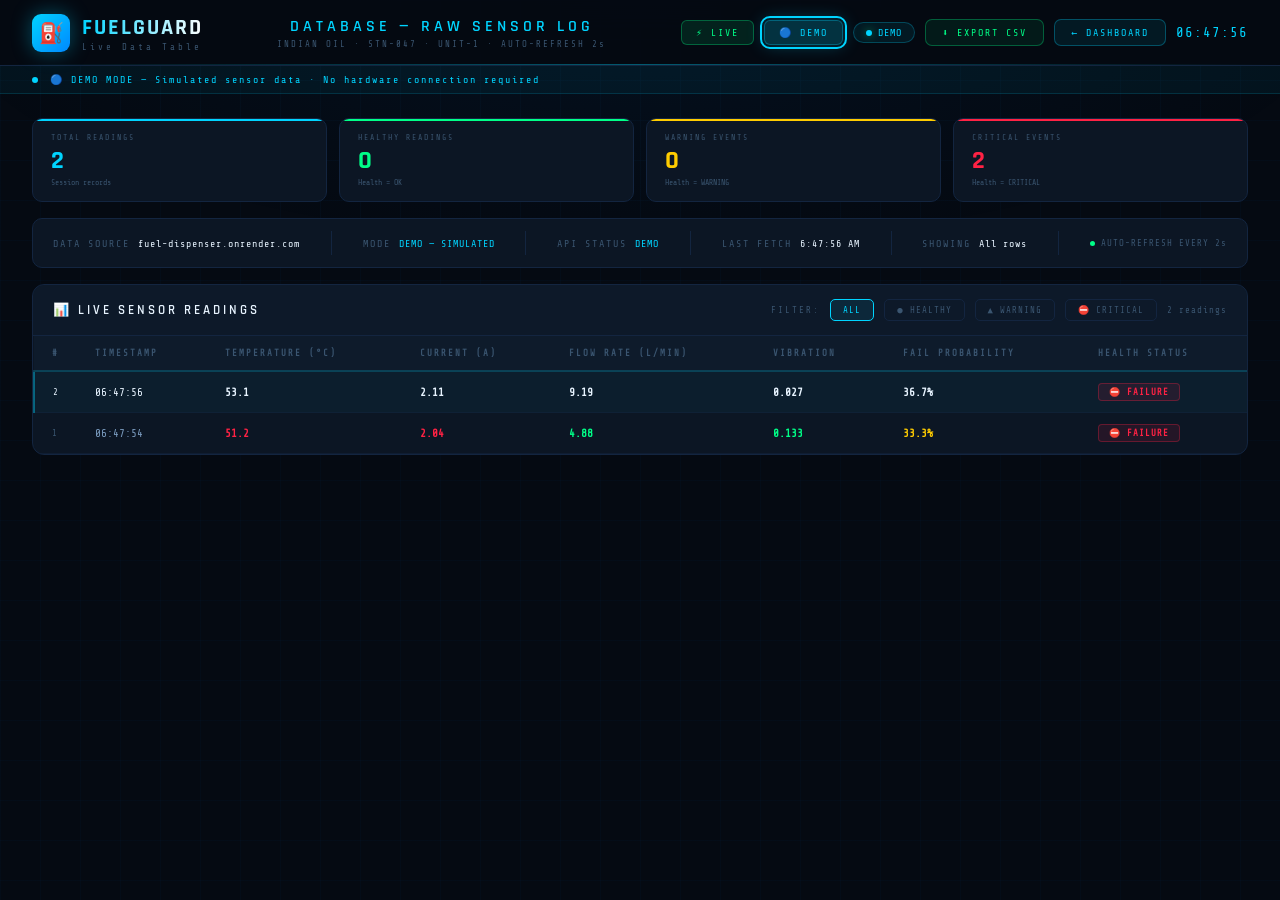
==== FD_Dashboard/database.html @ 63d5d138 "Add files via upload" ====
<!DOCTYPE html>
<html lang="en">
<head>
<meta charset="UTF-8">
<meta name="viewport" content="width=device-width, initial-scale=1.0">
<title>FuelGuard — Live Data Table</title>
<link href="https://fonts.googleapis.com/css2?family=Share+Tech+Mono&family=Exo+2:wght@400;600;700&family=Rajdhani:wght@600;700&display=swap" rel="stylesheet">
<style>
  * { margin: 0; padding: 0; box-sizing: border-box; }

  :root {
    --bg:      #050a12;
    --bg-card: #0c1624;
    --cyan:    #00d4ff;
    --green:   #00ff88;
    --yellow:  #ffcc00;
    --red:     #ff2244;
    --txt1:    #e8f4ff;
    --txt2:    #7a9bbf;
    --txtd:    #3a5570;
    --bdr:     #132540;
  }

  body {
    background: var(--bg);
    color: var(--txt1);
    font-family: 'Exo 2', sans-serif;
    min-height: 100vh;
  }

  body::after {
    content: '';
    position: fixed; inset: 0;
    background-image:
      linear-gradient(rgba(0,100,180,0.04) 1px, transparent 1px),
      linear-gradient(90deg, rgba(0,100,180,0.04) 1px, transparent 1px);
    background-size: 40px 40px;
    pointer-events: none; z-index: 0;
  }

  body::before {
    content: '';
    position: fixed; inset: 0;
    background: radial-gradient(ellipse 80% 40% at 50% 0%, rgba(0,100,200,0.07), transparent 70%);
    pointer-events: none; z-index: 0;
  }

  /* ── TOPBAR ── */
  .topbar {
    position: sticky; top: 0; z-index: 100;
    background: rgba(5,10,18,0.97);
    backdrop-filter: blur(20px);
    border-bottom: 1px solid var(--bdr);
    padding: 0 32px; height: 66px;
    display: flex; align-items: center; justify-content: space-between;
  }

  .topbar::after {
    content: '';
    position: absolute; bottom: 0; left: 0; right: 0; height: 1px;
    background: linear-gradient(90deg, transparent, var(--cyan), transparent);
    opacity: 0.4;
  }

  .logo { display: flex; align-items: center; gap: 12px; }

  .logo-icon {
    width: 38px; height: 38px;
    background: linear-gradient(135deg, var(--cyan), #0088ff);
    border-radius: 9px; display: flex; align-items: center; justify-content: center;
    font-size: 20px; box-shadow: 0 0 20px rgba(0,212,255,0.35);
  }

  .logo-name {
    font-family: 'Rajdhani', sans-serif; font-size: 22px; font-weight: 700;
    letter-spacing: 2px;
    background: linear-gradient(90deg, var(--cyan), #fff);
    -webkit-background-clip: text; -webkit-text-fill-color: transparent;
  }

  .logo-sub {
    font-family: 'Share Tech Mono', monospace;
    font-size: 9px; color: var(--txtd); letter-spacing: 3px;
  }

  .page-title { text-align: center; }

  .pt-main {
    font-family: 'Rajdhani', sans-serif; font-size: 16px; font-weight: 600;
    letter-spacing: 4px; color: var(--cyan);
  }

  .pt-sub {
    font-family: 'Share Tech Mono', monospace;
    font-size: 9px; color: var(--txtd); letter-spacing: 2px; margin-top: 2px;
  }

  .topbar-right { display: flex; align-items: center; gap: 10px; }

  /* ── MODE BUTTONS ── */
  .mode-btn {
    padding: 6px 14px; border-radius: 6px; border: 1px solid;
    font-family: 'Share Tech Mono', monospace; font-size: 10px;
    letter-spacing: 2px; cursor: pointer; transition: all 0.2s;
  }

  .mode-btn.live {
    background: rgba(0,255,136,0.10); border-color: rgba(0,255,136,0.30); color: var(--green);
  }
  .mode-btn.live:hover, .mode-btn.live.active-mode {
    background: rgba(0,255,136,0.20); box-shadow: 0 0 18px rgba(0,255,136,0.3);
    outline: 2px solid var(--green); outline-offset: 2px;
  }

  .mode-btn.demo {
    background: rgba(0,212,255,0.10); border-color: rgba(0,212,255,0.30); color: var(--cyan);
  }
  .mode-btn.demo:hover, .mode-btn.demo.active-mode {
    background: rgba(0,212,255,0.20); box-shadow: 0 0 18px rgba(0,212,255,0.3);
    outline: 2px solid var(--cyan); outline-offset: 2px;
  }

  .live-badge {
    display: flex; align-items: center; gap: 6px;
    background: rgba(0,255,136,0.08); border: 1px solid rgba(0,255,136,0.25);
    border-radius: 20px; padding: 4px 12px;
    font-family: 'Share Tech Mono', monospace; font-size: 10px;
    color: var(--green); letter-spacing: 1px;
    transition: all 0.3s;
  }

  .live-badge.demo-badge {
    background: rgba(0,212,255,0.08); border-color: rgba(0,212,255,0.25); color: var(--cyan);
  }

  .live-dot {
    width: 6px; height: 6px; border-radius: 50%;
    background: var(--green); box-shadow: 0 0 8px rgba(0,255,136,0.5);
    animation: pdot 1.5s infinite;
  }

  @keyframes pdot {
    0%, 100% { opacity: 1; transform: scale(1); }
    50%       { opacity: 0.4; transform: scale(0.7); }
  }

  .back-btn {
    padding: 7px 16px; border-radius: 7px;
    border: 1px solid rgba(0,212,255,0.3);
    background: rgba(0,212,255,0.08); color: var(--cyan);
    font-family: 'Share Tech Mono', monospace; font-size: 10px;
    letter-spacing: 2px; cursor: pointer; transition: all 0.2s;
    display: flex; align-items: center; gap: 6px;
  }
  .back-btn:hover {
    background: rgba(0,212,255,0.18); box-shadow: 0 0 14px rgba(0,212,255,0.3);
  }

  .export-btn {
    padding: 7px 16px; border-radius: 7px;
    border: 1px solid rgba(0,255,136,0.3);
    background: rgba(0,255,136,0.07); color: var(--green);
    font-family: 'Share Tech Mono', monospace; font-size: 10px;
    letter-spacing: 2px; cursor: pointer; transition: all 0.2s;
  }
  .export-btn:hover {
    background: rgba(0,255,136,0.15); box-shadow: 0 0 12px rgba(0,255,136,0.25);
  }

  .clock {
    font-family: 'Share Tech Mono', monospace;
    font-size: 14px; color: var(--cyan); letter-spacing: 1px; min-width: 72px;
  }

  /* ── ALERT BANNER ── */
  .mode-banner {
    display: flex; align-items: center; gap: 12px;
    padding: 8px 32px;
    font-family: 'Share Tech Mono', monospace; font-size: 10px; letter-spacing: 2px;
    border-bottom: 1px solid;
    position: relative; z-index: 1;
    transition: all 0.3s;
  }
  .mode-banner.live-banner {
    background: rgba(0,255,136,0.05); border-color: rgba(0,255,136,0.15); color: var(--green);
  }
  .mode-banner.demo-banner {
    background: rgba(0,212,255,0.05); border-color: rgba(0,212,255,0.15); color: var(--cyan);
  }
  .banner-dot {
    width: 6px; height: 6px; border-radius: 50%;
    background: currentColor; animation: pdot 1.5s infinite; flex-shrink: 0;
  }

  /* ── MAIN ── */
  .main {
    position: relative; z-index: 1;
    padding: 24px 32px; display: flex; flex-direction: column; gap: 16px;
  }

  /* ── SUMMARY CARDS ── */
  .summary-row {
    display: grid; grid-template-columns: repeat(4, 1fr); gap: 12px;
  }

  .sum-card {
    background: var(--bg-card); border: 1px solid var(--bdr);
    border-radius: 10px; padding: 14px 18px;
    position: relative; overflow: hidden;
  }
  .sum-card::before {
    content: ''; position: absolute; top: 0; left: 0; right: 0;
    height: 2px; background: var(--sc, var(--cyan));
  }
  .sum-label {
    font-family: 'Share Tech Mono', monospace; font-size: 8px;
    letter-spacing: 2px; color: var(--txtd); text-transform: uppercase; margin-bottom: 6px;
  }
  .sum-val {
    font-family: 'Rajdhani', sans-serif; font-size: 26px; font-weight: 700;
    color: var(--sc, var(--cyan)); line-height: 1;
  }
  .sum-sub {
    font-family: 'Share Tech Mono', monospace; font-size: 8px; color: var(--txtd); margin-top: 4px;
  }

  /* ── STATUS BAR ── */
  .status-bar {
    display: flex; align-items: center; justify-content: space-between;
    background: var(--bg-card); border: 1px solid var(--bdr);
    border-radius: 10px; padding: 12px 20px; gap: 20px;
  }
  .sb-item { display: flex; align-items: center; gap: 8px; font-family: 'Share Tech Mono', monospace; font-size: 10px; }
  .sb-label { color: var(--txtd); letter-spacing: 2px; }
  .sb-val   { color: var(--txt1); letter-spacing: 1px; }
  .sb-val.ok   { color: var(--green); }
  .sb-val.demo { color: var(--cyan); }
  .sb-val.fail { color: var(--red); }
  .sep { width: 1px; height: 24px; background: var(--bdr); }

  .refresh-info {
    font-family: 'Share Tech Mono', monospace; font-size: 9px;
    color: var(--txtd); letter-spacing: 1px;
    display: flex; align-items: center; gap: 6px;
  }
  .refresh-dot { width: 5px; height: 5px; border-radius: 50%; background: var(--green); animation: pdot 2s infinite; }

  /* ── TABLE ── */
  .table-wrap {
    background: var(--bg-card); border: 1px solid var(--bdr);
    border-radius: 12px; overflow: hidden;
  }
  .table-header {
    padding: 14px 20px; border-bottom: 1px solid var(--bdr);
    display: flex; justify-content: space-between; align-items: center;
    background: rgba(15,29,46,0.5);
  }
  .table-title {
    font-family: 'Rajdhani', sans-serif; font-size: 13px; font-weight: 600;
    letter-spacing: 3px; color: var(--txt1); text-transform: uppercase;
  }

  .filter-label { font-family: 'Share Tech Mono', monospace; font-size: 9px; color: var(--txtd); letter-spacing: 2px; }
  .filter-btn {
    padding: 5px 12px; border-radius: 5px; border: 1px solid var(--bdr);
    background: transparent; color: var(--txtd);
    font-family: 'Share Tech Mono', monospace; font-size: 9px;
    letter-spacing: 1px; cursor: pointer; transition: all 0.15s;
  }
  .filter-btn:hover, .filter-btn.active { border-color: var(--cyan); color: var(--cyan); background: rgba(0,212,255,0.08); }
  .filter-btn.active.warn { border-color: var(--yellow); color: var(--yellow); background: rgba(255,204,0,0.08); }
  .filter-btn.active.crit { border-color: var(--red);    color: var(--red);    background: rgba(255,34,68,0.08); }

  .row-count { font-family: 'Share Tech Mono', monospace; font-size: 9px; color: var(--txtd); letter-spacing: 1px; }

  table { width: 100%; border-collapse: collapse; }

  thead tr { background: rgba(15,29,46,0.8); border-bottom: 2px solid rgba(0,212,255,0.2); }
  th {
    font-family: 'Share Tech Mono', monospace; font-size: 9px;
    letter-spacing: 2px; color: var(--txtd); text-transform: uppercase;
    padding: 12px 18px; text-align: left; white-space: nowrap;
  }
  tbody tr { border-bottom: 1px solid rgba(19,37,64,0.5); transition: background 0.15s; }
  tbody tr:hover { background: rgba(255,255,255,0.02); }
  tbody tr.newest { background: rgba(0,212,255,0.04); border-left: 2px solid rgba(0,212,255,0.4); }
  tbody tr.newest td { color: var(--txt1); }
  td {
    padding: 11px 18px;
    font-family: 'Share Tech Mono', monospace; font-size: 11px;
    color: var(--txt2); white-space: nowrap;
  }
  td.row-num { color: var(--txtd); font-size: 9px; width: 40px; }

  .v-ok   { color: var(--green);  font-weight: 600; }
  .v-warn { color: var(--yellow); font-weight: 600; }
  .v-crit { color: var(--red);    font-weight: 600; }

  .badge {
    display: inline-block; padding: 3px 10px; border-radius: 4px;
    font-size: 9px; letter-spacing: 1px; font-weight: 600;
    font-family: 'Share Tech Mono', monospace;
  }
  .badge.ok   { background: rgba(0,255,136,0.10); color: var(--green);  border: 1px solid rgba(0,255,136,0.25); }
  .badge.warn { background: rgba(255,204,0,0.10);  color: var(--yellow); border: 1px solid rgba(255,204,0,0.25); }
  .badge.crit { background: rgba(255,34,68,0.10);  color: var(--red);    border: 1px solid rgba(255,34,68,0.30); animation: blink 1s infinite; }

  @keyframes blink { 0%,100%{opacity:1} 50%{opacity:0.5} }

  .empty-row td { text-align: center; color: var(--txtd); padding: 48px; font-size: 11px; letter-spacing: 2px; }

  /* ── TOAST ── */
  #dbToast {
    position: fixed; bottom: 30px; right: 24px; z-index: 9999;
    background: #0c1624; border: 1px solid rgba(0,212,255,0.3);
    color: #00d4ff; border-radius: 10px; padding: 12px 20px;
    font-family: 'Share Tech Mono', monospace; font-size: 11px;
    letter-spacing: 1px; box-shadow: 0 0 20px rgba(0,212,255,0.2);
    transition: opacity 0.4s; opacity: 0; pointer-events: none;
  }

  ::-webkit-scrollbar { width: 4px; }
  ::-webkit-scrollbar-track { background: var(--bg); }
  ::-webkit-scrollbar-thumb { background: var(--bdr); border-radius: 2px; }
</style>
</head>
<body>

  <!-- TOPBAR -->
  <header class="topbar">
    <div class="logo">
      <div class="logo-icon">⛽</div>
      <div>
        <div class="logo-name">FUELGUARD</div>
        <div class="logo-sub">Live Data Table</div>
      </div>
    </div>

    <div class="page-title">
      <div class="pt-main">DATABASE — RAW SENSOR LOG</div>
      <div class="pt-sub">INDIAN OIL · STN-047 · UNIT-1 · AUTO-REFRESH 2s</div>
    </div>

    <div class="topbar-right">
      <!-- Mode toggle buttons — same as dashboard -->
      <button class="mode-btn live" id="btn-live" onclick="setMode('live')">⚡ LIVE</button>
      <button class="mode-btn demo active-mode" id="btn-demo" onclick="setMode('demo')">🔵 DEMO</button>

      <div class="live-badge" id="modeBadge">
        <div class="live-dot" id="connDot"></div>
        <span id="connLabel">DEMO</span>
      </div>

      <button class="export-btn" onclick="exportCSV()">⬇ EXPORT CSV</button>
      <button class="back-btn" onclick="window.location.href='index.html'">← DASHBOARD</button>
      <div class="clock" id="dbClock">--:--:--</div>
    </div>
  </header>

  <!-- MODE BANNER -->
  <div class="mode-banner demo-banner" id="modeBanner">
    <div class="banner-dot"></div>
    <span id="bannerText">DEMO MODE — Simulated sensor data · No hardware connection required</span>
  </div>

  <main class="main">

    <!-- Summary cards -->
    <div class="summary-row">
      <div class="sum-card" style="--sc: var(--cyan)">
        <div class="sum-label">Total Readings</div>
        <div class="sum-val" id="totalReadings">0</div>
        <div class="sum-sub">Session records</div>
      </div>
      <div class="sum-card" style="--sc: var(--green)">
        <div class="sum-label">Healthy Readings</div>
        <div class="sum-val" id="healthyCount">0</div>
        <div class="sum-sub">Health = OK</div>
      </div>
      <div class="sum-card" style="--sc: var(--yellow)">
        <div class="sum-label">Warning Events</div>
        <div class="sum-val" id="warnCount">0</div>
        <div class="sum-sub">Health = WARNING</div>
      </div>
      <div class="sum-card" style="--sc: var(--red)">
        <div class="sum-label">Critical Events</div>
        <div class="sum-val" id="critCount">0</div>
        <div class="sum-sub">Health = CRITICAL</div>
      </div>
    </div>

    <!-- Status bar -->
    <div class="status-bar">
      <div class="sb-item">
        <span class="sb-label">DATA SOURCE</span>
        <span class="sb-val" id="sourceLabel">fuel-dispenser.onrender.com</span>
      </div>
      <div class="sep"></div>
      <div class="sb-item">
        <span class="sb-label">MODE</span>
        <span class="sb-val demo" id="modeStatus">DEMO — SIMULATED</span>
      </div>
      <div class="sep"></div>
      <div class="sb-item">
        <span class="sb-label">API STATUS</span>
        <span class="sb-val demo" id="apiStatus">DEMO</span>
      </div>
      <div class="sep"></div>
      <div class="sb-item">
        <span class="sb-label">LAST FETCH</span>
        <span class="sb-val" id="lastFetch">--</span>
      </div>
      <div class="sep"></div>
      <div class="sb-item">
        <span class="sb-label">SHOWING</span>
        <span class="sb-val" id="showingLabel">All rows</span>
      </div>
      <div class="sep"></div>
      <div class="refresh-info">
        <div class="refresh-dot"></div>
        AUTO-REFRESH EVERY 2s
      </div>
    </div>

    <!-- Table -->
    <div class="table-wrap">
      <div class="table-header">
        <div class="table-title">📊 Live Sensor Readings</div>
        <div style="display:flex;align-items:center;gap:10px;">
          <span class="filter-label">FILTER:</span>
          <button class="filter-btn active" id="fAll"  onclick="setFilter('all')">ALL</button>
          <button class="filter-btn"        id="fOk"   onclick="setFilter('ok')">● HEALTHY</button>
          <button class="filter-btn warn"   id="fWarn" onclick="setFilter('warn')">▲ WARNING</button>
          <button class="filter-btn crit"   id="fCrit" onclick="setFilter('crit')">⛔ CRITICAL</button>
          <div class="row-count" id="rowCountLabel">0 readings</div>
        </div>
      </div>

      <div style="overflow-x:auto;">
        <table>
          <thead>
            <tr>
              <th>#</th>
              <th>Timestamp</th>
              <th>Temperature (°C)</th>
              <th>Current (A)</th>
              <th>Flow Rate (L/min)</th>
              <th>Vibration</th>
              <th>Fail Probability</th>
              <th>Health Status</th>
            </tr>
          </thead>
          <tbody id="tableBody">
            <tr class="empty-row">
              <td colspan="8">⏳ INITIALIZING DATA FEED...</td>
            </tr>
          </tbody>
        </table>
      </div>
    </div>

  </main>

  <div id="dbToast"></div>

<script>
  // ── CONFIG ──────────────────────────────────────────────
  const LIVE_API_URL = "https://fuel-dispenser.onrender.com/api/data";
  const DEMO_API_URL = "https://fuel-dispenser.onrender.com/api/demo";
  const REFRESH_MS   = 2000;
  const MAX_ROWS     = 200;

  let rows         = [];
  let activeFilter = "all";
  let isLiveMode   = false;
  let fetchTimer   = null;

  // ── RESTORE MODE FROM SESSION STORAGE ───────────────────
  // Written by index.html whenever the user switches mode there
  const savedMode = sessionStorage.getItem("fuelguard_mode");
  if (savedMode === "live") isLiveMode = true;

  // ── TOAST ───────────────────────────────────────────────
  function showToast(msg) {
    const t = document.getElementById("dbToast");
    t.textContent = msg;
    t.style.opacity = "1";
    setTimeout(() => { t.style.opacity = "0"; }, 3000);
  }

  // ── CLOCK ────────────────────────────────────────────────
  setInterval(() => {
    document.getElementById("dbClock").textContent =
      new Date().toLocaleTimeString("en-IN", { hour12: false });
  }, 1000);
  document.getElementById("dbClock").textContent =
    new Date().toLocaleTimeString("en-IN", { hour12: false });

  // ── SET MODE ─────────────────────────────────────────────
  function setMode(newMode) {
    isLiveMode = (newMode === "live");
    sessionStorage.setItem("fuelguard_mode", newMode);

    // Button active states
    document.getElementById("btn-live").classList.toggle("active-mode",  isLiveMode);
    document.getElementById("btn-demo").classList.toggle("active-mode", !isLiveMode);

    // Badge
    const badge = document.getElementById("modeBadge");
    const dot   = document.getElementById("connDot");
    const label = document.getElementById("connLabel");
    if (isLiveMode) {
      badge.className = "live-badge";
      dot.style.background = "var(--green)";
      label.textContent = "LIVE";
    } else {
      badge.className = "live-badge demo-badge";
      dot.style.background = "var(--cyan)";
      label.textContent = "DEMO";
    }

    // Banner
    const banner = document.getElementById("modeBanner");
    const bannerText = document.getElementById("bannerText");
    if (isLiveMode) {
      banner.className = "mode-banner live-banner";
      bannerText.textContent = "⚡ LIVE MODE — Real-time ESP32 hardware data active · Fetching from API every 2s";
    } else {
      banner.className = "mode-banner demo-banner";
      bannerText.textContent = "🔵 DEMO MODE — Simulated sensor data · No hardware connection required";
    }

    // Status bar mode field
    const modeStatus = document.getElementById("modeStatus");
    if (isLiveMode) {
      modeStatus.textContent = "LIVE — ESP32";
      modeStatus.className   = "sb-val ok";
    } else {
      modeStatus.textContent = "DEMO — SIMULATED";
      modeStatus.className   = "sb-val demo";
    }

    // Reset & restart fetch loop
    rows = [];
    renderTable();
    updateSummary();
    fetchData();

    showToast(isLiveMode ? "⚡ LIVE MODE — ESP32 hardware data active" : "🔵 DEMO MODE — Simulated data active");
  }

  // Apply initial mode UI without resetting rows
  function applyInitialModeUI() {
    document.getElementById("btn-live").classList.toggle("active-mode",  isLiveMode);
    document.getElementById("btn-demo").classList.toggle("active-mode", !isLiveMode);

    const badge = document.getElementById("modeBadge");
    const dot   = document.getElementById("connDot");
    const label = document.getElementById("connLabel");
    const banner = document.getElementById("modeBanner");
    const bannerText = document.getElementById("bannerText");
    const modeStatus = document.getElementById("modeStatus");

    if (isLiveMode) {
      badge.className   = "live-badge";
      dot.style.background = "var(--green)";
      label.textContent = "LIVE";
      banner.className  = "mode-banner live-banner";
      bannerText.textContent = "⚡ LIVE MODE — Real-time ESP32 hardware data active · Fetching from API every 2s";
      modeStatus.textContent = "LIVE — ESP32";
      modeStatus.className   = "sb-val ok";
    } else {
      badge.className   = "live-badge demo-badge";
      dot.style.background = "var(--cyan)";
      label.textContent = "DEMO";
      banner.className  = "mode-banner demo-banner";
      bannerText.textContent = "🔵 DEMO MODE — Simulated sensor data · No hardware connection required";
      modeStatus.textContent = "DEMO — SIMULATED";
      modeStatus.className   = "sb-val demo";
    }
  }
  applyInitialModeUI();

  // ── COLOUR HELPERS ────────────────────────────────────────
  function tempClass(v)    { return v > 50  ? "v-crit" : v > 45  ? "v-warn" : "v-ok"; }
  function currentClass(v) { return v > 1.8 ? "v-crit" : v > 1.5 ? "v-warn" : "v-ok"; }
  function flowClass(v)    { return (v <= 1 || v > 15) ? "v-crit" : "v-ok"; }
  function vibClass(v)     { return v > 20  ? "v-crit" : v > 10  ? "v-warn" : "v-ok"; }
  function probClass(v)    { return v > 0.6 ? "v-crit" : v > 0.3 ? "v-warn" : "v-ok"; }

  function healthBadge(h) {
    if (h === 2) return '<span class="badge crit">⛔ FAILURE</span>';
    if (h === 1) return '<span class="badge warn">▲ WARNING</span>';
    return '<span class="badge ok">● HEALTHY</span>';
  }

  function healthKey(h) { return h === 2 ? "crit" : h === 1 ? "warn" : "ok"; }

  // ── DERIVE HEALTH FROM SENSORS ───────────────────────────
  function deriveHealth(t, c, f, v) {
    if (t > 50 || c > 1.8 || f <= 1 || f > 15 || v > 20) return 2;
    if (t > 45 || c > 1.5 || v > 10)                      return 1;
    return 0;
  }

  // ── FILTER ───────────────────────────────────────────────
  function setFilter(f) {
    activeFilter = f;
    ["fAll","fOk","fWarn","fCrit"].forEach(id =>
      document.getElementById(id).classList.remove("active")
    );
    const map = { all:"fAll", ok:"fOk", warn:"fWarn", crit:"fCrit" };
    document.getElementById(map[f]).classList.add("active");
    document.getElementById("showingLabel").textContent =
      f === "all"  ? "All rows"       :
      f === "ok"   ? "Healthy only"   :
      f === "warn" ? "Warnings only"  : "Critical only";
    renderTable();
  }

  // ── SUMMARY ──────────────────────────────────────────────
  function updateSummary() {
    document.getElementById("totalReadings").textContent = rows.length;
    document.getElementById("healthyCount").textContent  = rows.filter(r => r.health === 0).length;
    document.getElementById("warnCount").textContent     = rows.filter(r => r.health === 1).length;
    document.getElementById("critCount").textContent     = rows.filter(r => r.health === 2).length;
  }

  // ── RENDER TABLE ─────────────────────────────────────────
  function renderTable() {
    const tbody    = document.getElementById("tableBody");
    const filtered = activeFilter === "all" ? rows
      : rows.filter(r => healthKey(r.health) === activeFilter);

    if (filtered.length === 0) {
      tbody.innerHTML = '<tr class="empty-row"><td colspan="8">NO DATA MATCHES THIS FILTER</td></tr>';
      document.getElementById("rowCountLabel").textContent = "0 readings";
      return;
    }

    const display = filtered.slice().reverse();
    tbody.innerHTML = display.map((r, i) => `
      <tr class="${i === 0 ? "newest" : ""}">
        <td class="row-num">${filtered.length - i}</td>
        <td>${r.timestamp}</td>
        <td class="${tempClass(r.temperature)}">${r.temperature}</td>
        <td class="${currentClass(r.current)}">${r.current}</td>
        <td class="${flowClass(r.flow)}">${r.flow}</td>
        <td class="${vibClass(r.vibration)}">${r.vibration}</td>
        <td class="${probClass(r.failure_probability)}">${(r.failure_probability * 100).toFixed(1)}%</td>
        <td>${healthBadge(r.health)}</td>
      </tr>`).join("");

    document.getElementById("rowCountLabel").textContent = filtered.length + " readings";
  }

  // ── SIMULATION FALLBACK ───────────────────────────────────
  function simulateReading() {
    const temperature         = +(40 + Math.random() * 15).toFixed(1);
    const current             = +(1  + Math.random() * 1.2).toFixed(2);
    const flow                = +(2  + Math.random() * 12).toFixed(2);
    const vibration           = +(Math.random() * 0.15).toFixed(3);
    const failure_probability = Math.random() * 0.5;
    const health              = deriveHealth(+temperature, +current, +flow, +vibration);
    return { temperature, current, flow, vibration, failure_probability, health,
             timestamp: new Date().toLocaleTimeString("en-IN", { hour12: false }) };
  }

  // ── SET CONNECTION UI ─────────────────────────────────────
  function setConnUI(state) {
    // state: "live_ok" | "live_fail" | "demo"
    const dot   = document.getElementById("connDot");
    const label = document.getElementById("connLabel");
    const api   = document.getElementById("apiStatus");

    if (state === "live_ok") {
      dot.style.background = "#00ff88";
      label.textContent    = "ESP32 CONNECTED";
      label.style.color    = "";
      api.textContent      = "ONLINE";
      api.className        = "sb-val ok";
    } else if (state === "live_fail") {
      dot.style.background = "#ff2244";
      label.textContent    = "SERVER OFFLINE";
      label.style.color    = "#ff2244";
      api.textContent      = "OFFLINE → DEMO";
      api.className        = "sb-val fail";
    } else {
      dot.style.background = "#00d4ff";
      label.textContent    = "DEMO";
      label.style.color    = "";
      api.textContent      = "DEMO";
      api.className        = "sb-val demo";
    }
    document.getElementById("lastFetch").textContent = new Date().toLocaleTimeString();
  }

  // ── PUSH ROW ─────────────────────────────────────────────
  function pushRow(data) {
    rows.push(data);
    if (rows.length > MAX_ROWS) rows.shift();
    renderTable();
    updateSummary();
  }

  // ── FETCH / SIMULATE ─────────────────────────────────────
  async function fetchData() {
    if (isLiveMode) {
      try {
        const res  = await fetch(LIVE_API_URL, { cache: "no-store" });
        if (!res.ok) throw new Error("HTTP " + res.status);
        const data = await res.json();

        const temperature         = parseFloat(data.temperature).toFixed(1);
        const current             = parseFloat(data.current).toFixed(2);
        const flow                = parseFloat(data.flow).toFixed(2);
        const vibration           = parseFloat(data.vibration).toFixed(3);
        const failure_probability = parseFloat(data.failure_probability) || 0;
        const health              = parseInt(data.health) || deriveHealth(+temperature, +current, +flow, +vibration);
        const timestamp           = data.timestamp || new Date().toLocaleTimeString();

        pushRow({ timestamp, temperature, current, flow, vibration, failure_probability, health });
        setConnUI("live_ok");
        return;
      } catch (err) {
        setConnUI("live_fail");
        // Fall through to simulation
      }
    } else {
      // Demo mode — try demo API first, fall back to local simulation
      try {
        const res  = await fetch(DEMO_API_URL, { cache: "no-store" });
        if (!res.ok) throw new Error("HTTP " + res.status);
        const data = await res.json();

        const temperature         = parseFloat(data.temperature).toFixed(1);
        const current             = parseFloat(data.current).toFixed(2);
        const flow                = parseFloat(data.flow).toFixed(2);
        const vibration           = parseFloat(data.vibration).toFixed(3);
        const failure_probability = parseFloat(data.failure_probability ?? Math.random() * 0.5);
        const health              = deriveHealth(+temperature, +current, +flow, +vibration);
        const timestamp           = data.timestamp || new Date().toLocaleTimeString();

        pushRow({ timestamp, temperature, current, flow, vibration, failure_probability, health });
        setConnUI("demo");
        return;
      } catch (err) {
        setConnUI("demo");
      }
    }

    // Local simulation fallback
    pushRow(simulateReading());
  }

  // ── EXPORT CSV ───────────────────────────────────────────
  function exportCSV() {
    if (rows.length === 0) { alert("No data to export."); return; }
    const headers = ["#","Timestamp","Temperature(C)","Current(A)","Flow(L/min)","Vibration","FailureProbability","Health"];
    const csvRows = rows.map((r, i) =>
      [i+1, r.timestamp, r.temperature, r.current, r.flow, r.vibration,
       (r.failure_probability * 100).toFixed(1) + "%",
       r.health === 0 ? "HEALTHY" : r.health === 1 ? "WARNING" : "FAILURE"
      ].join(",")
    );
    const blob = new Blob([[headers.join(","), ...csvRows].join("\n")], { type: "text/csv" });
    const a    = document.createElement("a");
    a.href     = URL.createObjectURL(blob);
    a.download = `fuelguard_data_${new Date().toISOString().slice(0,19).replace(/:/g,"-")}.csv`;
    a.click();
  }

  // ── START ────────────────────────────────────────────────
  fetchData();
  setInterval(fetchData, REFRESH_MS);
</script>
</body>
</html>
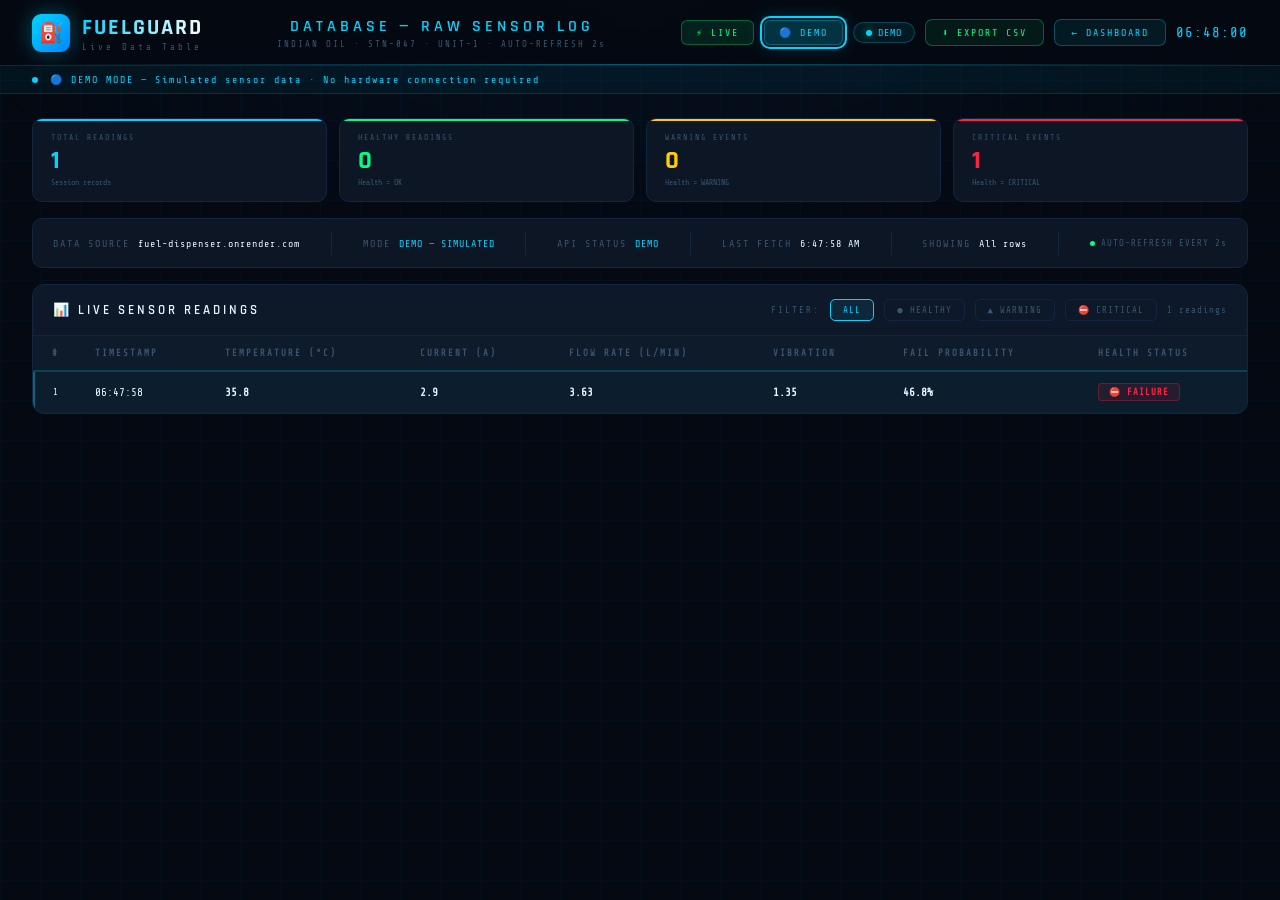
==== commit 0a1ac5dc: "database Updated thresholds and simulation parameters for health metrics." ====
--- a/FD_Dashboard/database.html
+++ b/FD_Dashboard/database.html
@@ -75,7 +75,9 @@
     font-family: 'Rajdhani', sans-serif; font-size: 22px; font-weight: 700;
     letter-spacing: 2px;
     background: linear-gradient(90deg, var(--cyan), #fff);
-    -webkit-background-clip: text; -webkit-text-fill-color: transparent;
+    -webkit-background-clip: text;
+    background-clip: text;
+    -webkit-text-fill-color: transparent;
   }
 
   .logo-sub {
@@ -582,10 +584,10 @@
   applyInitialModeUI();
 
   // ── COLOUR HELPERS ────────────────────────────────────────
-  function tempClass(v)    { return v > 50  ? "v-crit" : v > 45  ? "v-warn" : "v-ok"; }
-  function currentClass(v) { return v > 1.8 ? "v-crit" : v > 1.5 ? "v-warn" : "v-ok"; }
-  function flowClass(v)    { return (v <= 1 || v > 15) ? "v-crit" : "v-ok"; }
-  function vibClass(v)     { return v > 20  ? "v-crit" : v > 10  ? "v-warn" : "v-ok"; }
+  function tempClass(v)    { return v > 55  ? "v-crit" : v > 45  ? "v-warn" : "v-ok"; }
+  function currentClass(v) { return v > 2.0 ? "v-crit" : v > 1.5 ? "v-warn" : "v-ok"; }
+  function flowClass(v)    { return v < 1.5 ? "v-crit": v < 2.5 ? "v-warn" : "v-ok"; }
+  function vibClass(v)     { return v > 2.0  ? "v-crit" : v >1.2 ? "v-warn" : "v-ok"; }
   function probClass(v)    { return v > 0.6 ? "v-crit" : v > 0.3 ? "v-warn" : "v-ok"; }
 
   function healthBadge(h) {
@@ -598,8 +600,8 @@
 
   // ── DERIVE HEALTH FROM SENSORS ───────────────────────────
   function deriveHealth(t, c, f, v) {
-    if (t > 50 || c > 1.8 || f <= 1 || f > 15 || v > 20) return 2;
-    if (t > 45 || c > 1.5 || v > 10)                      return 1;
+    if (t > 55 || c > 2.0 || f <= 1.5 || v > 2.0) return 2;
+    if (t > 45 || c > 1.5 || f < 2.5 || v > 1.2)             return 1;
     return 0;
   }
 
@@ -656,11 +658,12 @@
 
   // ── SIMULATION FALLBACK ───────────────────────────────────
   function simulateReading() {
-    const temperature         = +(40 + Math.random() * 15).toFixed(1);
-    const current             = +(1  + Math.random() * 1.2).toFixed(2);
-    const flow                = +(2  + Math.random() * 12).toFixed(2);
-    const vibration           = +(Math.random() * 0.15).toFixed(3);
-    const failure_probability = Math.random() * 0.5;
+    const temperature         = +(30 + Math.random() * 40).toFixed(1);
+    const current             = +(0.5  + Math.random() * 2.5).toFixed(2);
+    const flow                = +(0  + Math.random() * 15).toFixed(2);
+    const vibration           = +(0.1 +Math.random() * 3.2).toFixed(3);
+    const failure_probability = Math.random() ;
+
     const health              = deriveHealth(+temperature, +current, +flow, +vibration);
     return { temperature, current, flow, vibration, failure_probability, health,
              timestamp: new Date().toLocaleTimeString("en-IN", { hour12: false }) };
